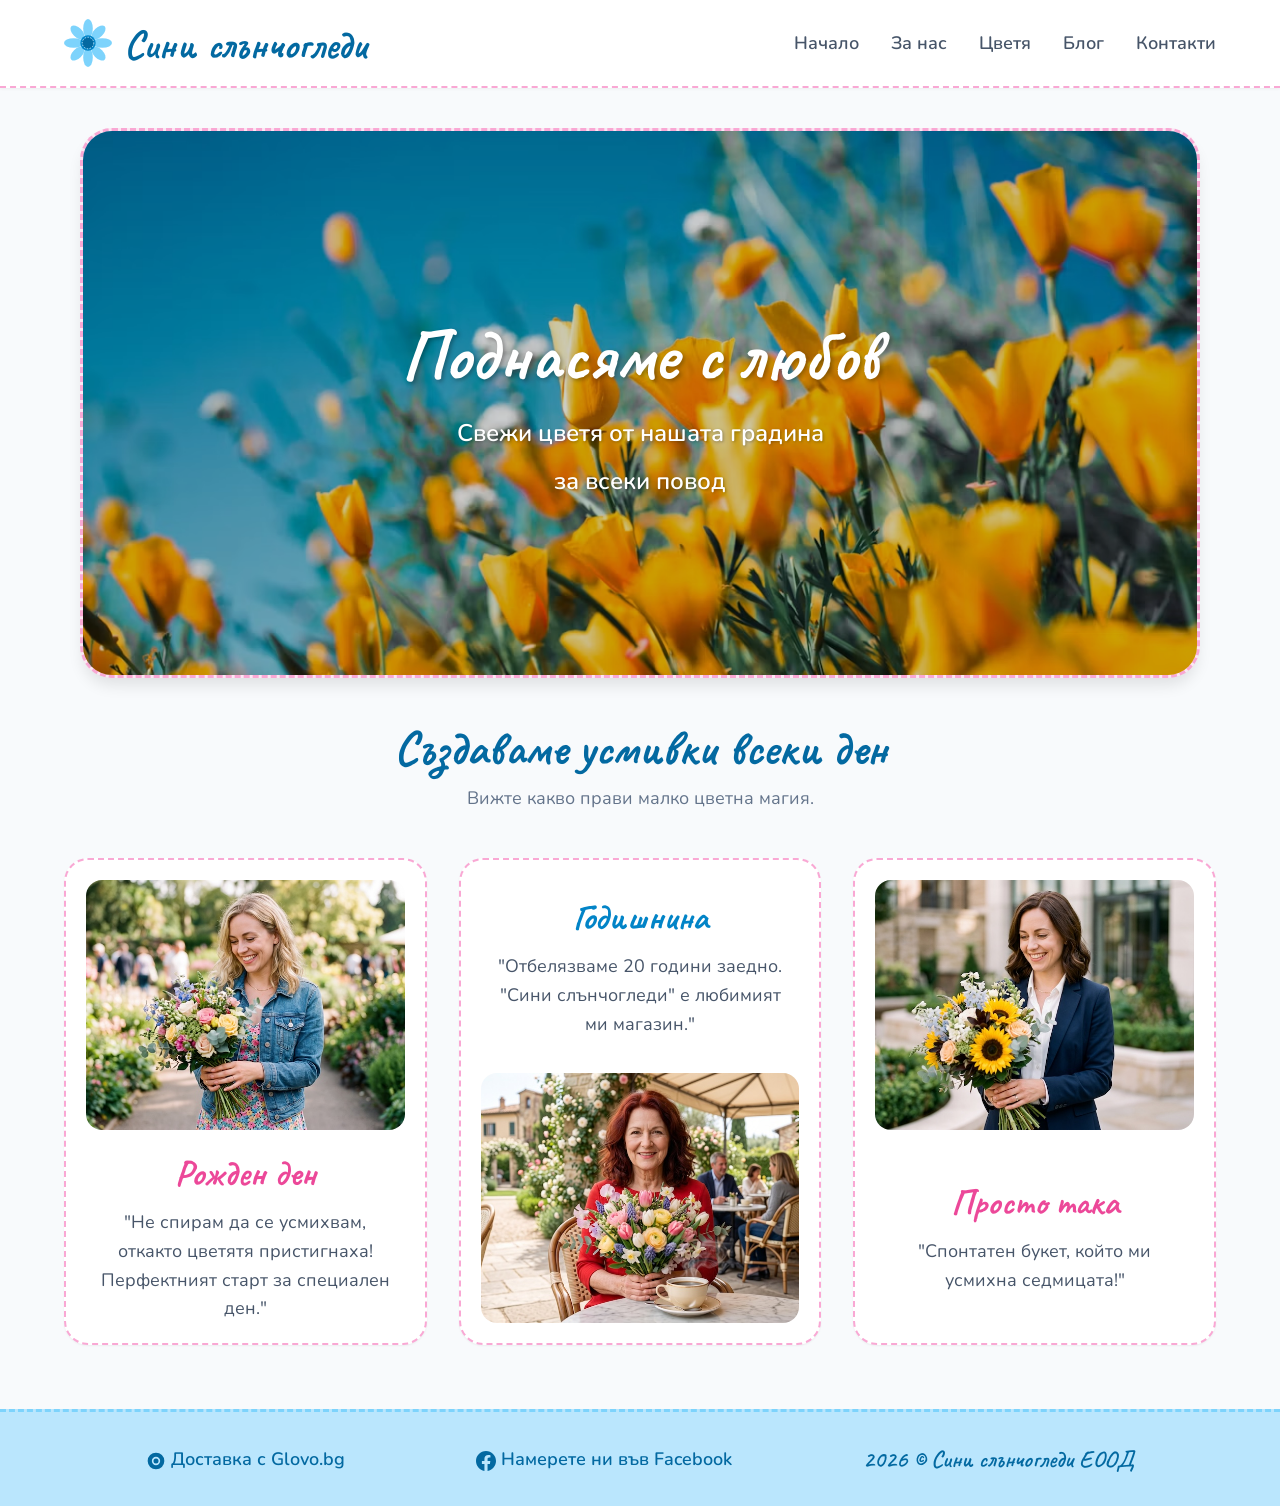
==== index.html @ 9e482096 "initial commit" ====
<!DOCTYPE html>
<html lang="en">
<head>
  <meta charset="UTF-8">
  <meta name="viewport" content="width=device-width, initial-scale=1.0">
  <title>Сини слънчоглед</title>
  <link rel="stylesheet" href="styles/style.css">
  <script src="scrips/index.js" defer></script>
</head>
<body>

<header class="site-header">
  <div class="header-content">
    <a href="index.html" class="logo-section">
      <img src="images/logo.svg" alt="Blue Sunflowers Logo" class="logo-icon">
      <h1 class="logo-text">Сини слънчогледи</h1>
    </a>

    <nav class="desktop-nav">
      <a href="index.html">Начало</a>
      <a href="about-us.html">За нас</a>
      <a href="flowers.html">Цветя</a>
      <a href="blog.html">Блог</a>
      <a href="contacts.html">Контакти</a>
    </nav>
  </div>
</header>

<section class="hero-section">
  <div class="carousel-container">
    <div class="hero-overlay">
      <h2>Поднасяме с любов</h2>
      <p>Свежи цветя от нашата градина</p>
      <p>за всеки повод</p>
    </div>

    <div id="carousel" class="carousel-track">
      <img src="images/bouquet1.avif" alt="Жълти цветя">
      <img src="images/bouquet2.avif" alt="Цветен букет">
      <img src="images/bouquet3.avif" alt="Букет от рози">
      <img src="images/bouquet4.avif" alt="Букет от рози">
    </div>
  </div>
</section>

<main class="main-content">
  <div class="section-header">
    <h2>Създаваме усмивки всеки ден</h2>
    <p>Вижте какво прави малко цветна магия.</p>
  </div>

  <div class="cards-container">
    <article class="card">
      <div class="card-image-wrapper">
        <img src="images/occasion1.jpeg" alt="Усмихната жена държи букет">
      </div>
      <div class="card-text">
        <h3 class="text-pink">Рожден ден</h3>
        <p>"Не спирам да се усмихвам, откакто цветятя пристигнаха! Перфектният старт за специален ден."</p>
      </div>
    </article>

    <article class="card">
      <div class="card-text">
        <h3 class="text-blue">Годишнина</h3>
        <p>"Отбелязваме 20 години заедно. "Сини слънчогледи" е любимият ми магазин."</p>
      </div>
      <div class="card-image-wrapper">
        <img src="images/occasion3.jpeg" alt="Усмихната жена държи букет">
      </div>
    </article>

    <article class="card">
      <div class="card-image-wrapper">
        <img src="images/occasion2.jpeg" alt="Усмихната жена държи букет">
      </div>
      <div class="card-text">
        <h3 class="text-pink">Просто така</h3>
        <p>"Спонтатен букет, който ми усмихна седмицата!"</p>
      </div>
    </article>

  </div>
</main>

<footer class="site-footer">
  <div class="footer-content">
    <a href="https://glovo.bg" target="_blank" class="footer-link footer-icon-link">
      <svg class="footer-icon" xmlns="http://www.w3.org/2000/svg" width="20" height="20" viewBox="0 0 24 24" fill="currentColor">
        <path d="M12 2a10 10 0 1 0 10 10A10 10 0 0 0 12 2zm0 15a5 5 0 1 1 5-5 5.006 5.006 0 0 1-5 5zm0-8a3 3 0 1 0 3 3 3 3 0 0 0-3-3z"/>
      </svg>
      <span>Доставка с Glovo.bg</span>
    </a>
    <a href="https://facebook.com" target="_blank" rel="noopener noreferrer" class="footer-link footer-icon-link">
      <svg class="footer-icon" xmlns="http://www.w3.org/2000/svg" width="20" height="20" viewBox="0 0 24 24" fill="currentColor">
        <path d="M24 12.073c0-6.627-5.373-12-12-12s-12 5.373-12 12c0 5.99 4.388 10.954 10.125 11.854v-8.385H7.078v-3.47h3.047V9.43c0-3.007 1.792-4.669 4.533-4.669 1.312 0 2.686.235 2.686.235v2.953H15.83c-1.491 0-1.956.925-1.956 1.874v2.25h3.328l-.532 3.47h-2.796v8.385C19.612 23.027 24 18.062 24 12.073z"/>
      </svg>
      <span>Намерете ни във Facebook</span>
    </a>
    <span class="footer-copyright">2026 &copy; Сини слънчогледи ЕООД</span>
  </div>
</footer>

</body>
</html>
---- styles/style.css ----
@import url('https://fonts.googleapis.com/css2?family=Caveat:wght@400..700&family=Nunito:ital,wght@0,200..1000;1,200..1000&display=swap');

:root {
    --cozy-blue: #93c5fd;
    --cozy-blue-dark: #475569;
    --cozy-blue-main: #7dd3fc;
    --cozy-pink: #fce7f3;
    --cozy-pink-dark: #f9a8d4;
    --cozy-gray: #f8fafc;
    --text-dark: #334155;
    --text-sky: #0369a1;
}

* {
    box-sizing: border-box;
    margin: 0;
    padding: 0;
}

body {
    background-color: var(--cozy-gray);
    color: var(--text-dark);
    font-family: 'Nunito', sans-serif;
    min-height: 100vh;
    display: flex;
    flex-direction: column;
}

.site-header {
    background-color: #ffffff;
    border-bottom: 2px dashed var(--cozy-pink-dark);
    box-shadow: 0 1px 3px rgba(0,0,0,0.05);
    position: sticky;
    top: 0;
    z-index: 50;
}

.header-content {
    max-width: 1200px;
    margin: 0 auto;
    padding: 1rem 1.5rem;
    display: flex;
    justify-content: space-between;
    align-items: center;
}

.logo-section {
    display: flex;
    align-items: center;
    gap: 0.75rem;
    text-decoration: none;
    transition: opacity 0.3s;
}

.logo-section:hover {
    opacity: 0.8;
}

.logo-icon {
    width: 3rem;
    height: 3rem;
}

.logo-text {
    font-family: 'Caveat', cursive;
    font-size: 2.5rem;
    font-weight: 700;
    color: var(--text-sky);
    margin-top: 0.25rem;
}

.desktop-nav {
    display: flex;
    gap: 2rem;
}

.desktop-nav a {
    text-decoration: none;
    color: var(--cozy-blue-dark);
    font-size: 1.125rem;
    font-weight: 600;
    transition: color 0.3s ease;
}

.desktop-nav a:hover {
    color: #ec4899; /* pink-500 */
}

.hero-section {
    width: 100%;
    max-width: 1152px;
    margin: 2.5rem auto;
    padding: 0 1rem;
}

.carousel-container {
    position: relative;
    width: 100%;
    height: 550px;
    overflow: hidden;
    border: 3px dashed var(--cozy-pink-dark);
    border-radius: 2rem;
    background-color: var(--cozy-pink);
    box-shadow: 0 10px 15px -3px rgba(0,0,0,0.1);
}

.hero-overlay {
    position: absolute;
    inset: 0;
    z-index: 10;
    display: flex;
    flex-direction: column;
    justify-content: center;
    align-items: center;
    background-color: rgba(0, 0, 0, 0.2);
    pointer-events: none;
    padding: 1rem;
}

.hero-overlay h2 {
    font-family: 'Caveat', cursive;
    font-size: 4.5rem;
    color: white;
    text-shadow: 2px 2px 4px rgba(0,0,0,0.3);
    text-align: center;
}

.hero-overlay p {
    font-size: 1.5rem;
    color: white;
    font-weight: 600;
    text-shadow: 1px 1px 3px rgba(0,0,0,0.3);
    text-align: center;
    max-width: 600px;
    margin-top: 1rem;
}

.carousel-track {
    display: flex;
    height: 100%;
    transition: transform 0.8s ease-in-out;
}

.carousel-track img {
    width: 100%;
    height: 100%;
    object-fit: cover;
    flex-shrink: 0;
}

.main-content {
    flex-grow: 1;
    width: 100%;
    max-width: 1200px;
    margin: 0 auto 4rem auto;
    padding: 0 1.5rem;
}

.section-header {
    text-align: center;
    margin-bottom: 3rem;
}

.section-header h2 {
    font-family: 'Caveat', cursive;
    font-size: 3rem;
    color: var(--text-sky);
}

.section-header p {
    font-size: 1.125rem;
    color: #64748b;
    margin-top: 0.5rem;
}

.cards-container {
    display: flex;
    gap: 2rem;
    justify-content: center;
    align-items: stretch;
}

.card {
    flex: 1;
    background-color: white;
    padding: 1.25rem;
    border-radius: 1.5rem;
    border: 2px dashed var(--cozy-pink-dark);
    box-shadow: 0 1px 2px rgba(0,0,0,0.05);
    display: flex;
    flex-direction: column;
    gap: 1.25rem;
    transition: transform 0.3s ease, box-shadow 0.3s ease;
}

.card:hover {
    transform: translateY(-4px);
    box-shadow: 0 10px 25px -5px rgba(249, 168, 212, 0.4);
}

.card-image-wrapper {
    width: 100%;
    height: 250px;
    overflow: hidden;
    border-radius: 1rem;
}

.card-image-wrapper img {
    width: 100%;
    height: 100%;
    object-fit: cover;
    transition: transform 0.5s ease;
}

.card:hover .card-image-wrapper img {
    transform: scale(1.05);
}

.card-text {
    text-align: center;
    flex-grow: 1;
    display: flex;
    flex-direction: column;
    justify-content: center;
    padding: 0 0.5rem;
}

.card-text h3 {
    font-family: 'Caveat', cursive;
    font-size: 2.25rem;
    margin-bottom: 0.75rem;
}

.text-pink { color: #ec4899; }
.text-blue { color: #0284c7; }

.card-text p {
    color: #475569;
    line-height: 1.6;
    font-size: 1.125rem;
}

.site-footer {
    background-color: #bae6fd;
    border-top: 3px dashed #7dd3fc;
    margin-top: auto;
}

.footer-content {
    max-width: 1152px;
    margin: 0 auto;
    padding: 2rem 1rem;
    display: flex;
    justify-content: space-around;
    align-items: center;
}

.footer-link {
    text-decoration: none;
    color: var(--text-sky);
    font-weight: 600;
    font-size: 1.125rem;
    transition: color 0.3s;
}

.footer-link:hover {
    color: #ec4899;
}

.footer-copyright {
    font-family: 'Caveat', cursive;
    font-size: 1.5rem;
    color: var(--text-sky);
    font-weight: 600;
}

@media (max-width: 768px) {
    .cards-container {
        flex-direction: column;
    }

    .hero-overlay h2 {
        font-size: 3rem;
    }

    .footer-content {
        flex-direction: column;
        gap: 1rem;
    }
}

.story-container {
    display: flex;
    flex-direction: column;
    gap: 2.5rem;
    margin-top: 2rem;
}

.story-row {
    display: flex;
    align-items: center;
    gap: 2.5rem;
    background-color: #ffffff;
    padding: 2rem;
    border-radius: 1.5rem;
    border: 2px dashed var(--cozy-pink-dark);
    box-shadow: 0 1px 2px rgba(0,0,0,0.05);
    transition: transform 0.3s ease, box-shadow 0.3s ease;
}

.story-row:hover {
    transform: translateY(-3px);
    box-shadow: 0 10px 25px -5px rgba(249, 168, 212, 0.4);
}

.story-row.reverse {
    flex-direction: row-reverse;
}

.story-image-wrapper {
    flex: 1;
    height: 320px;
    overflow: hidden;
    border-radius: 1rem;
}

.story-image-wrapper img {
    width: 100%;
    height: 100%;
    object-fit: cover;
    transition: transform 0.5s ease;
}

.story-row:hover .story-image-wrapper img {
    transform: scale(1.04);
}

.story-text {
    flex: 1;
    display: flex;
    flex-direction: column;
    justify-content: center;
}

.story-text h3 {
    font-family: 'Caveat', cursive;
    font-size: 2.5rem;
    margin-bottom: 0.75rem;
}

.story-text p {
    color: var(--text-dark);
    line-height: 1.7;
    font-size: 1.125rem;
}

@media (max-width: 768px) {
    .story-row, .story-row.reverse {
        flex-direction: column;
        padding: 1.25rem;
        gap: 1.5rem;
    }

    .story-image-wrapper {
        width: 100%;
        height: 240px;
    }
}


.services-top-section,
.services-mid-section,
.services-bottom-section {
    margin-bottom: 3.5rem;
}

.service-tile {
    align-items: center;
    justify-content: center;
    padding: 2.5rem 1.5rem;
}

.check-mark-icon {
    font-size: 4rem;
    color: #ec4899;
    font-weight: bold;
    line-height: 1;
}

.tiles-grid {
    display: grid;
    grid-template-columns: repeat(4, 1fr);
    gap: 1.5rem;
}

.flower-tile {
    gap: 1rem;
}

.services-table-wrapper {
    overflow-x: auto;
    border-radius: 1.5rem;
    border: 2px dashed var(--cozy-pink-dark);
    box-shadow: 0 1px 2px rgba(0, 0, 0, 0.05);
    background-color: #ffffff;
}

.services-table {
    width: 100%;
    border-collapse: collapse;
    text-align: center;
}

.services-table th {
    background-color: var(--cozy-pink);
    color: var(--text-sky);
    font-family: 'Caveat', cursive;
    font-size: 1.6rem;
    padding: 1rem;
    border-bottom: 2px dashed var(--cozy-pink-dark);
}

.services-table td {
    padding: 1.1rem 1rem;
    border-bottom: 1px solid #f1f5f9;
    color: var(--text-dark);
    font-size: 1.1rem;
}

.services-table tr:last-child td {
    border-bottom: none;
}

.services-table tr:hover {
    background-color: #fdf2f8;
}

.table-check {
    color: #ec4899;
    font-size: 1.4rem;
    font-weight: bold;
}

@media (max-width: 900px) {
    .tiles-grid {
        grid-template-columns: repeat(2, 1fr);
    }
}

@media (max-width: 550px) {
    .tiles-grid {
        grid-template-columns: 1fr;
    }
}

.services-remark {
    text-align: center;
    margin-top: 1.5rem;
    font-size: 1.125rem;
    color: var(--cozy-blue-dark);
    font-style: italic;
    font-weight: 600;
}

.story-paragraph {
    margin-bottom: 1.25rem;
}
.story-paragraph:last-child {
    margin-bottom: 0;
}
.story-list {
    margin-bottom: 1.25rem;
    padding-left: 1.25rem;
}
.story-list li {
    margin-bottom: 0.75rem;
    color: var(--text-dark);
    line-height: 1.6;
    font-size: 1.125rem;
}

.footer-social-link {
    display: inline-flex;
    align-items: center;
    gap: 0.5rem;
}

.footer-icon {
    display: inline-block;
    vertical-align: middle;
}
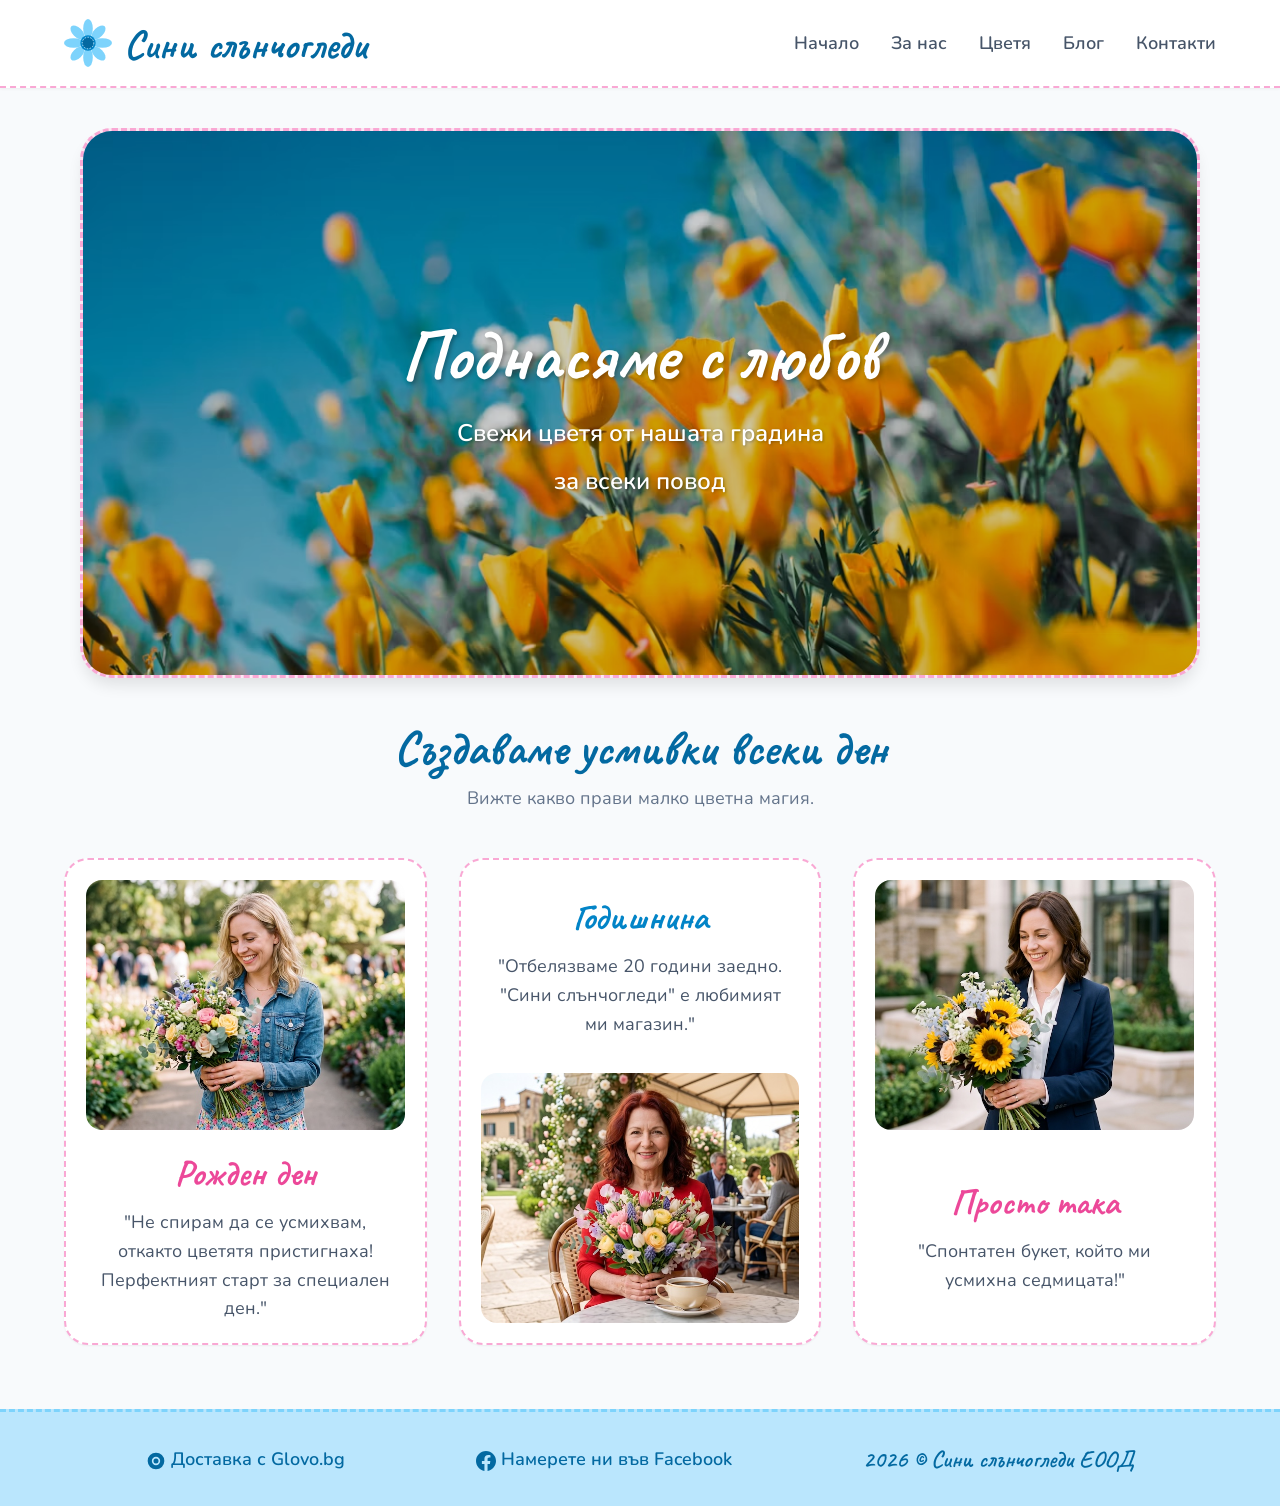
==== commit 1a99c313: "split css" ====
--- a/index.html
+++ b/index.html
@@ -3,20 +3,42 @@
 <head>
   <meta charset="UTF-8">
   <meta name="viewport" content="width=device-width, initial-scale=1.0">
-  <title>Сини слънчоглед</title>
-  <link rel="stylesheet" href="styles/style.css">
+  <title>Сини слънчогледи</title>
+  <link rel="stylesheet" href="styles/commons.css">
+  <link rel="stylesheet" href="styles/index.css">
+  <link rel="stylesheet" href="styles/header.css">
+  <link rel="stylesheet" href="styles/footer.css">
   <script src="scrips/index.js" defer></script>
 </head>
 <body>
 
 <header class="site-header">
+  <input type="checkbox" id="menu-toggle" class="menu-toggle-checkbox">
+
   <div class="header-content">
     <a href="index.html" class="logo-section">
-      <img src="images/logo.svg" alt="Blue Sunflowers Logo" class="logo-icon">
+      <img src="images/logos/blue-sunflowers.svg" alt="Лого на Сини слънчогледи" class="logo-icon">
       <h1 class="logo-text">Сини слънчогледи</h1>
     </a>
 
     <nav class="desktop-nav">
+      <a href="index.html">Начало</a>
+      <a href="about-us.html">За нас</a>
+      <a href="flowers.html">Цветя</a>
+      <a href="blog.html">Блог</a>
+      <a href="contacts.html">Контакти</a>
+    </nav>
+
+    <label for="menu-toggle" class="hamburger-btn" aria-label="Open menu">
+      <span></span>
+      <span></span>
+      <span></span>
+    </label>
+  </div>
+
+  <div class="mobile-overlay">
+    <label for="menu-toggle" class="close-btn" aria-label="Close menu">&times;</label>
+    <nav class="mobile-nav">
       <a href="index.html">Начало</a>
       <a href="about-us.html">За нас</a>
       <a href="flowers.html">Цветя</a>
@@ -35,10 +57,10 @@
     </div>
 
     <div id="carousel" class="carousel-track">
-      <img src="images/bouquet1.avif" alt="Жълти цветя">
-      <img src="images/bouquet2.avif" alt="Цветен букет">
-      <img src="images/bouquet3.avif" alt="Букет от рози">
-      <img src="images/bouquet4.avif" alt="Букет от рози">
+      <img src="images/index/carousel/caurosel1.avif" alt="Жълти цветя">
+      <img src="images/index/carousel/caurosel2.avif" alt="Цветен букет">
+      <img src="images/index/carousel/caurosel3.avif" alt="Букет от рози">
+      <img src="images/index/carousel/caurosel4.avif" alt="Букет от рози">
     </div>
   </div>
 </section>
@@ -52,7 +74,7 @@
   <div class="cards-container">
     <article class="card">
       <div class="card-image-wrapper">
-        <img src="images/occasion1.jpeg" alt="Усмихната жена държи букет">
+        <img src="images/index/occasions/occasion1.jpeg" alt="Усмихната жена държи букет">
       </div>
       <div class="card-text">
         <h3 class="text-pink">Рожден ден</h3>
@@ -66,35 +88,30 @@
         <p>"Отбелязваме 20 години заедно. "Сини слънчогледи" е любимият ми магазин."</p>
       </div>
       <div class="card-image-wrapper">
-        <img src="images/occasion3.jpeg" alt="Усмихната жена държи букет">
+        <img src="images/index/occasions/occasion3.jpeg" alt="Усмихната жена държи букет">
       </div>
     </article>
 
     <article class="card">
       <div class="card-image-wrapper">
-        <img src="images/occasion2.jpeg" alt="Усмихната жена държи букет">
+        <img src="images/index/occasions/occasion2.jpeg" alt="Усмихната жена държи букет">
       </div>
       <div class="card-text">
         <h3 class="text-pink">Просто така</h3>
         <p>"Спонтатен букет, който ми усмихна седмицата!"</p>
       </div>
     </article>
-
   </div>
 </main>
 
 <footer class="site-footer">
   <div class="footer-content">
-    <a href="https://glovo.bg" target="_blank" class="footer-link footer-icon-link">
-      <svg class="footer-icon" xmlns="http://www.w3.org/2000/svg" width="20" height="20" viewBox="0 0 24 24" fill="currentColor">
-        <path d="M12 2a10 10 0 1 0 10 10A10 10 0 0 0 12 2zm0 15a5 5 0 1 1 5-5 5.006 5.006 0 0 1-5 5zm0-8a3 3 0 1 0 3 3 3 3 0 0 0-3-3z"/>
-      </svg>
+    <a href="https://glovo.bg" target="_blank" class="footer-link">
+      <span class="footer-icon icon-glovo"></span>
       <span>Доставка с Glovo.bg</span>
     </a>
-    <a href="https://facebook.com" target="_blank" rel="noopener noreferrer" class="footer-link footer-icon-link">
-      <svg class="footer-icon" xmlns="http://www.w3.org/2000/svg" width="20" height="20" viewBox="0 0 24 24" fill="currentColor">
-        <path d="M24 12.073c0-6.627-5.373-12-12-12s-12 5.373-12 12c0 5.99 4.388 10.954 10.125 11.854v-8.385H7.078v-3.47h3.047V9.43c0-3.007 1.792-4.669 4.533-4.669 1.312 0 2.686.235 2.686.235v2.953H15.83c-1.491 0-1.956.925-1.956 1.874v2.25h3.328l-.532 3.47h-2.796v8.385C19.612 23.027 24 18.062 24 12.073z"/>
-      </svg>
+    <a href="https://facebook.com" target="_blank" rel="noopener noreferrer" class="footer-link">
+      <span class="footer-icon icon-facebook"></span>
       <span>Намерете ни във Facebook</span>
     </a>
     <span class="footer-copyright">2026 &copy; Сини слънчогледи ЕООД</span>
--- a/styles/commons.css
+++ b/styles/commons.css
@@ -0,0 +1,221 @@
+@import url('https://fonts.googleapis.com/css2?family=Caveat:wght@400..700&family=Nunito:ital,wght@0,200..1000;1,200..1000&display=swap');
+
+:root {
+    --cozy-blue: #93c5fd;
+    --cozy-blue-dark: #475569;
+    --cozy-blue-main: #7dd3fc;
+    --cozy-blue-light: #bae6fd;
+    --cozy-pink: #fce7f3;
+    --cozy-pink-dark: #f9a8d4;
+    --cozy-pink-accent: #ec4899;
+    --cozy-pink-hover: #fdf2f8;
+    --cozy-gray: #f8fafc;
+    --border-light: #f1f5f9;
+    --text-dark: #334155;
+    --text-sky: #0369a1;
+    --text-muted: #64748b;
+    --text-blue-accent: #0284c7;
+    --color-white: #ffffff;
+    --overlay-dark: rgba(0, 0, 0, 0.2);
+    --shadow-text: rgba(0, 0, 0, 0.3);
+    --shadow-light: rgba(0, 0, 0, 0.05);
+    --shadow-medium: rgba(0, 0, 0, 0.1);
+    --shadow-pink-glow: rgba(249, 168, 212, 0.4);
+}
+
+* {
+    box-sizing: border-box;
+    margin: 0;
+    padding: 0;
+}
+
+body {
+    background-color: var(--cozy-gray);
+    color: var(--text-dark);
+    font-family: 'Nunito', sans-serif;
+    min-height: 100vh;
+    display: flex;
+    flex-direction: column;
+}
+
+.main-content {
+    flex-grow: 1;
+    width: 100%;
+    max-width: 1200px;
+    margin: 0 auto 4rem auto;
+    padding: 0 1.5rem;
+}
+
+.section-header {
+    text-align: center;
+    margin-bottom: 3rem;
+}
+
+.section-header h2 {
+    font-family: 'Caveat', cursive;
+    font-size: 3rem;
+    color: var(--text-sky);
+}
+
+.section-header p {
+    font-size: 1.125rem;
+    color: var(--text-muted);
+    margin-top: 0.5rem;
+}
+
+.text-pink { color: var(--cozy-pink-accent); }
+.text-blue { color: var(--text-blue-accent); }
+
+.cards-container {
+    display: flex;
+    gap: 2rem;
+    justify-content: center;
+    align-items: stretch;
+}
+
+.card {
+    flex: 1;
+    background-color: var(--color-white);
+    padding: 1.25rem;
+    border-radius: 1.5rem;
+    border: 2px dashed var(--cozy-pink-dark);
+    box-shadow: 0 1px 2px var(--shadow-light);
+    display: flex;
+    flex-direction: column;
+    gap: 1.25rem;
+    transition: transform 0.3s ease, box-shadow 0.3s ease;
+}
+
+.card:hover {
+    transform: translateY(-4px);
+    box-shadow: 0 10px 25px -5px var(--shadow-pink-glow);
+}
+
+.card-image-wrapper {
+    width: 100%;
+    height: 250px;
+    overflow: hidden;
+    border-radius: 1rem;
+}
+
+.card-image-wrapper img {
+    width: 100%;
+    height: 100%;
+    object-fit: cover;
+    transition: transform 0.5s ease;
+}
+
+.card:hover .card-image-wrapper img {
+    transform: scale(1.05);
+}
+
+.card-text {
+    text-align: center;
+    flex-grow: 1;
+    display: flex;
+    flex-direction: column;
+    justify-content: center;
+    padding: 0 0.5rem;
+}
+
+.card-text h3 {
+    font-family: 'Caveat', cursive;
+    font-size: 2.25rem;
+    margin-bottom: 0.75rem;
+}
+
+.card-text p {
+    color: var(--cozy-blue-dark);
+    line-height: 1.6;
+    font-size: 1.125rem;
+}
+
+.story-container {
+    display: flex;
+    flex-direction: column;
+    gap: 2.5rem;
+    margin-top: 2rem;
+}
+
+.story-row {
+    display: flex;
+    align-items: center;
+    gap: 2.5rem;
+    background-color: var(--color-white);
+    padding: 2rem;
+    border-radius: 1.5rem;
+    border: 2px dashed var(--cozy-pink-dark);
+    box-shadow: 0 1px 2px var(--shadow-light);
+    transition: transform 0.3s ease, box-shadow 0.3s ease;
+}
+
+.story-row:hover {
+    transform: translateY(-3px);
+    box-shadow: 0 10px 25px -5px var(--shadow-pink-glow);
+}
+
+.story-row.reverse {
+    flex-direction: row-reverse;
+}
+
+.story-image-wrapper {
+    flex: 1;
+    height: 320px;
+    overflow: hidden;
+    border-radius: 1rem;
+}
+
+.story-image-wrapper img {
+    width: 100%;
+    height: 100%;
+    object-fit: cover;
+    transition: transform 0.5s ease;
+}
+
+.story-row:hover .story-image-wrapper img {
+    transform: scale(1.04);
+}
+
+.story-text {
+    flex: 1;
+    display: flex;
+    flex-direction: column;
+    justify-content: center;
+}
+
+.story-text h3 {
+    font-family: 'Caveat', cursive;
+    font-size: 2.5rem;
+    margin-bottom: 0.75rem;
+}
+
+.story-text p {
+    color: var(--text-dark);
+    line-height: 1.7;
+    font-size: 1.125rem;
+}
+
+.story-paragraph {
+    margin-bottom: 1.25rem;
+}
+
+.story-paragraph:last-child {
+    margin-bottom: 0;
+}
+
+@media (max-width: 768px) {
+    .cards-container {
+        flex-direction: column;
+    }
+
+    .story-row, .story-row.reverse {
+        flex-direction: column;
+        padding: 1.25rem;
+        gap: 1.5rem;
+    }
+
+    .story-image-wrapper {
+        width: 100%;
+        height: 240px;
+    }
+}
--- a/styles/index.css
+++ b/styles/index.css
@@ -0,0 +1,67 @@
+.hero-section {
+    width: 100%;
+    max-width: 1152px;
+    margin: 2.5rem auto;
+    padding: 0 1rem;
+}
+
+.carousel-container {
+    position: relative;
+    width: 100%;
+    height: 550px;
+    overflow: hidden;
+    border: 3px dashed var(--cozy-pink-dark);
+    border-radius: 2rem;
+    background-color: var(--cozy-pink);
+    box-shadow: 0 10px 15px -3px var(--shadow-medium);
+}
+
+.hero-overlay {
+    position: absolute;
+    inset: 0;
+    z-index: 10;
+    display: flex;
+    flex-direction: column;
+    justify-content: center;
+    align-items: center;
+    background-color: var(--overlay-dark);
+    pointer-events: none;
+    padding: 1rem;
+}
+
+.hero-overlay h2 {
+    font-family: 'Caveat', cursive;
+    font-size: 4.5rem;
+    color: var(--color-white);
+    text-shadow: 2px 2px 4px var(--shadow-text);
+    text-align: center;
+}
+
+.hero-overlay p {
+    font-size: 1.5rem;
+    color: var(--color-white);
+    font-weight: 600;
+    text-shadow: 1px 1px 3px var(--shadow-text);
+    text-align: center;
+    max-width: 600px;
+    margin-top: 1rem;
+}
+
+.carousel-track {
+    display: flex;
+    height: 100%;
+    transition: transform 0.8s ease-in-out;
+}
+
+.carousel-track img {
+    width: 100%;
+    height: 100%;
+    object-fit: cover;
+    flex-shrink: 0;
+}
+
+@media (max-width: 768px) {
+    .hero-overlay h2 {
+        font-size: 3rem;
+    }
+}
--- a/styles/header.css
+++ b/styles/header.css
@@ -0,0 +1,147 @@
+.site-header {
+    background-color: var(--color-white);
+    border-bottom: 2px dashed var(--cozy-pink-dark);
+    box-shadow: 0 1px 3px var(--shadow-light);
+    position: sticky;
+    top: 0;
+    z-index: 50;
+}
+
+.menu-toggle-checkbox {
+    display: none;
+}
+
+.header-content {
+    max-width: 1200px;
+    margin: 0 auto;
+    padding: 1rem 1.5rem;
+    display: flex;
+    justify-content: space-between;
+    align-items: center;
+}
+
+.logo-section {
+    display: flex;
+    align-items: center;
+    gap: 0.75rem;
+    text-decoration: none;
+    transition: opacity 0.3s;
+}
+
+.logo-section:hover {
+    opacity: 0.8;
+}
+
+.logo-icon {
+    width: 3rem;
+    height: 3rem;
+}
+
+.logo-text {
+    font-family: 'Caveat', cursive;
+    font-size: 2.5rem;
+    font-weight: 700;
+    color: var(--text-sky);
+    margin-top: 0.25rem;
+}
+
+.desktop-nav {
+    display: flex;
+    gap: 2rem;
+}
+
+.desktop-nav a {
+    text-decoration: none;
+    color: var(--cozy-blue-dark);
+    font-size: 1.125rem;
+    font-weight: 600;
+    transition: color 0.3s ease;
+}
+
+.desktop-nav a:hover {
+    color: var(--cozy-pink-accent);
+}
+
+.hamburger-btn {
+    display: none;
+    flex-direction: column;
+    justify-content: space-around;
+    width: 2rem;
+    height: 2rem;
+    background: transparent;
+    border: none;
+    cursor: pointer;
+    padding: 0;
+    z-index: 60;
+}
+
+.hamburger-btn span {
+    width: 2rem;
+    height: 0.25rem;
+    background-color: var(--text-sky);
+    border-radius: 4px;
+    transition: all 0.3s ease;
+}
+
+.mobile-overlay {
+    position: fixed;
+    top: 0;
+    left: 0;
+    width: 100vw;
+    height: 100vh;
+    background-color: var(--color-white);
+    display: flex;
+    flex-direction: column;
+    justify-content: center;
+    align-items: center;
+    opacity: 0;
+    pointer-events: none;
+    transition: opacity 0.3s ease;
+    z-index: 100;
+}
+
+.menu-toggle-checkbox:checked ~ .mobile-overlay {
+    opacity: 1;
+    pointer-events: auto;
+}
+
+.close-btn {
+    position: absolute;
+    top: 1.5rem;
+    right: 1.5rem;
+    background: transparent;
+    border: none;
+    font-size: 3rem;
+    color: var(--text-sky);
+    cursor: pointer;
+    line-height: 1;
+}
+
+.mobile-nav {
+    display: flex;
+    flex-direction: column;
+    align-items: center;
+    gap: 2rem;
+}
+
+.mobile-nav a {
+    font-size: 1.75rem;
+    text-decoration: none;
+    color: var(--cozy-blue-dark);
+    font-weight: 700;
+    transition: color 0.3s ease;
+}
+
+.mobile-nav a:hover {
+    color: var(--cozy-pink-accent);
+}
+
+@media (max-width: 768px) {
+    .desktop-nav {
+        display: none;
+    }
+
+    .hamburger-btn {
+        display: flex;
+    }
+}
--- a/styles/footer.css
+++ b/styles/footer.css
@@ -0,0 +1,67 @@
+.site-footer {
+    background-color: var(--cozy-blue-light);
+    border-top: 3px dashed var(--cozy-blue-main);
+    margin-top: auto;
+}
+
+.footer-content {
+    max-width: 1152px;
+    margin: 0 auto;
+    padding: 2rem 1rem;
+    display: flex;
+    justify-content: space-around;
+    align-items: center;
+}
+
+.footer-link {
+    text-decoration: none;
+    color: var(--text-sky);
+    font-weight: 600;
+    font-size: 1.125rem;
+    transition: color 0.3s;
+}
+
+.footer-link:hover {
+    color: var(--cozy-pink-accent);
+}
+
+.footer-copyright {
+    font-family: 'Caveat', cursive;
+    font-size: 1.5rem;
+    color: var(--text-sky);
+    font-weight: 600;
+}
+
+.footer-icon {
+    display: inline-block;
+    width: 20px;
+    height: 20px;
+    background-color: var(--text-sky);
+    -webkit-mask-size: contain;
+    mask-size: contain;
+    -webkit-mask-repeat: no-repeat;
+    mask-repeat: no-repeat;
+    vertical-align: middle;
+    transition: background-color 0.3s;
+}
+
+.icon-glovo {
+    -webkit-mask-image: url('../images/logos/glovo.svg');
+    mask-image: url('../images/logos/glovo.svg');
+}
+
+.icon-facebook {
+    -webkit-mask-image: url('../images/logos/facebook.svg');
+    mask-image: url('../images/logos/facebook.svg');
+}
+
+.footer-link:hover .footer-icon {
+    background-color: var(--cozy-pink-accent);
+}
+
+@media (max-width: 768px) {
+    .footer-content {
+        flex-direction: column;
+        gap: 1rem;
+    }
+}
